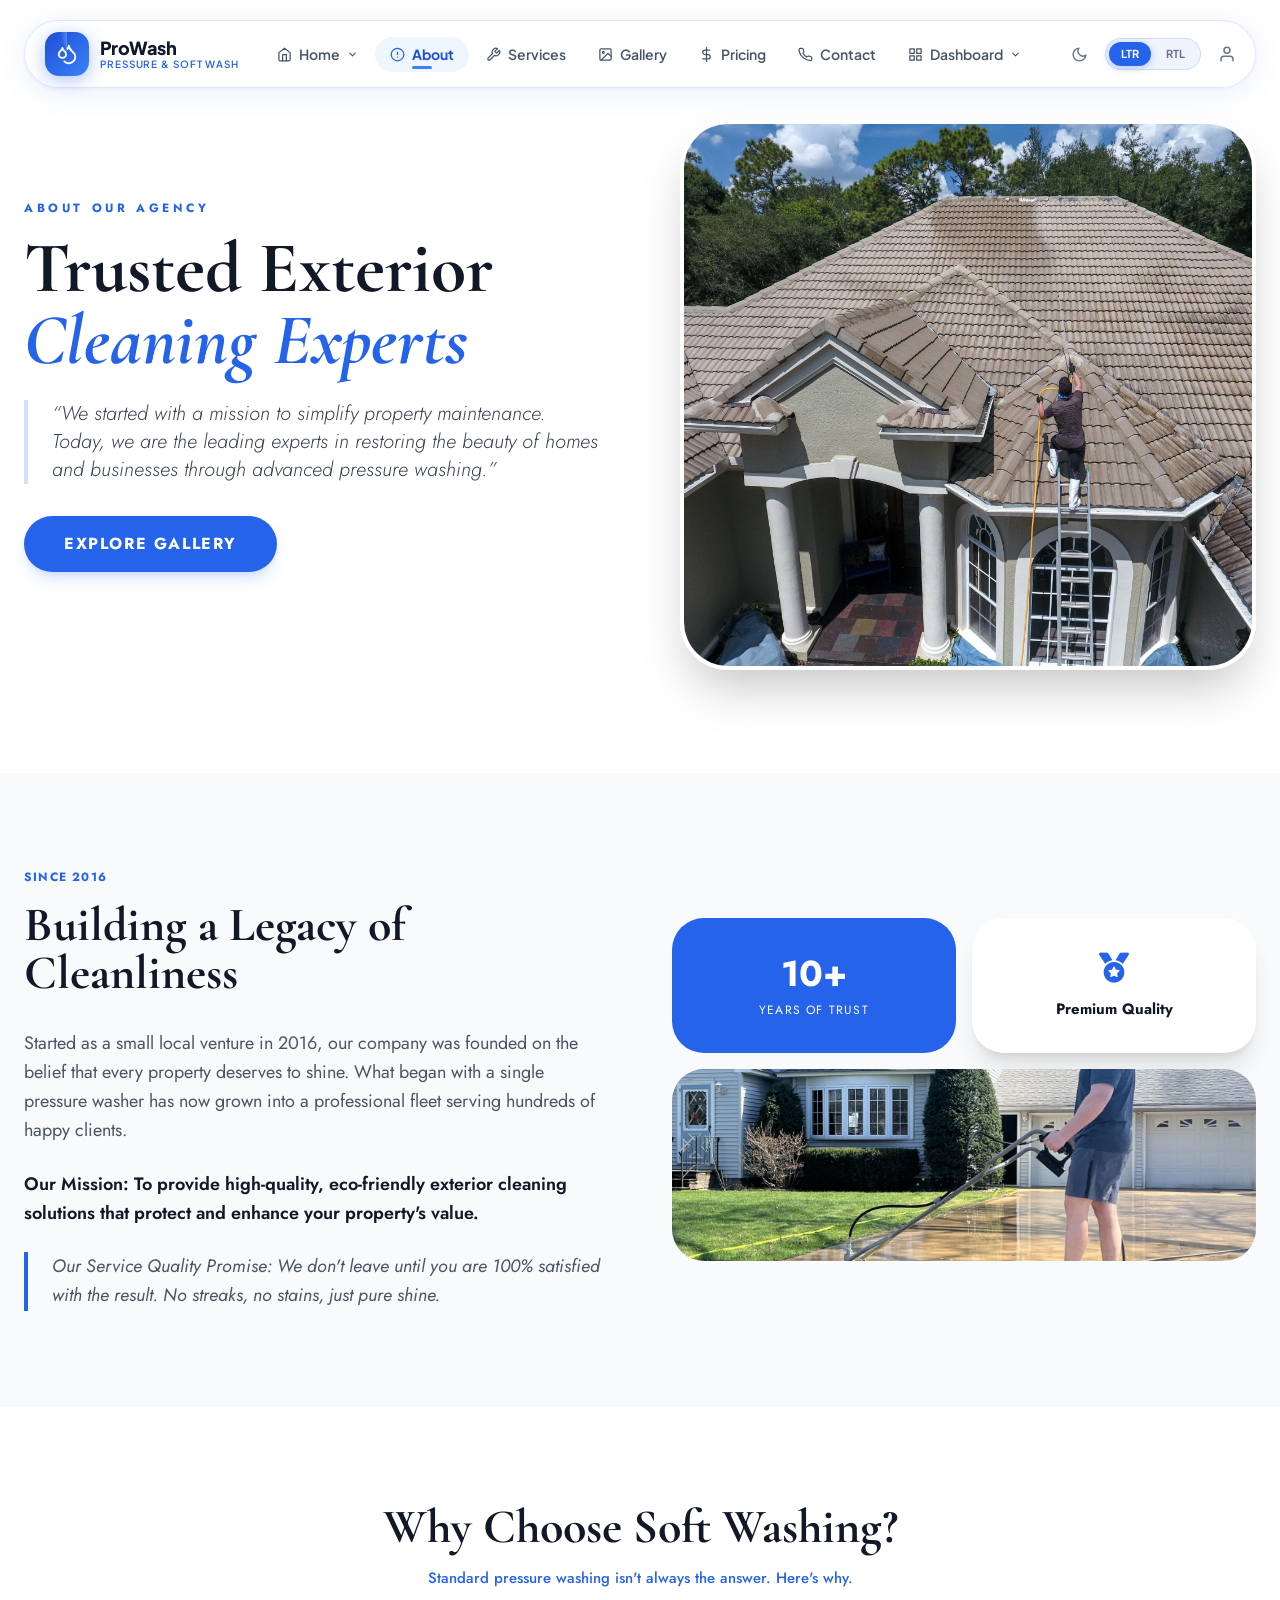
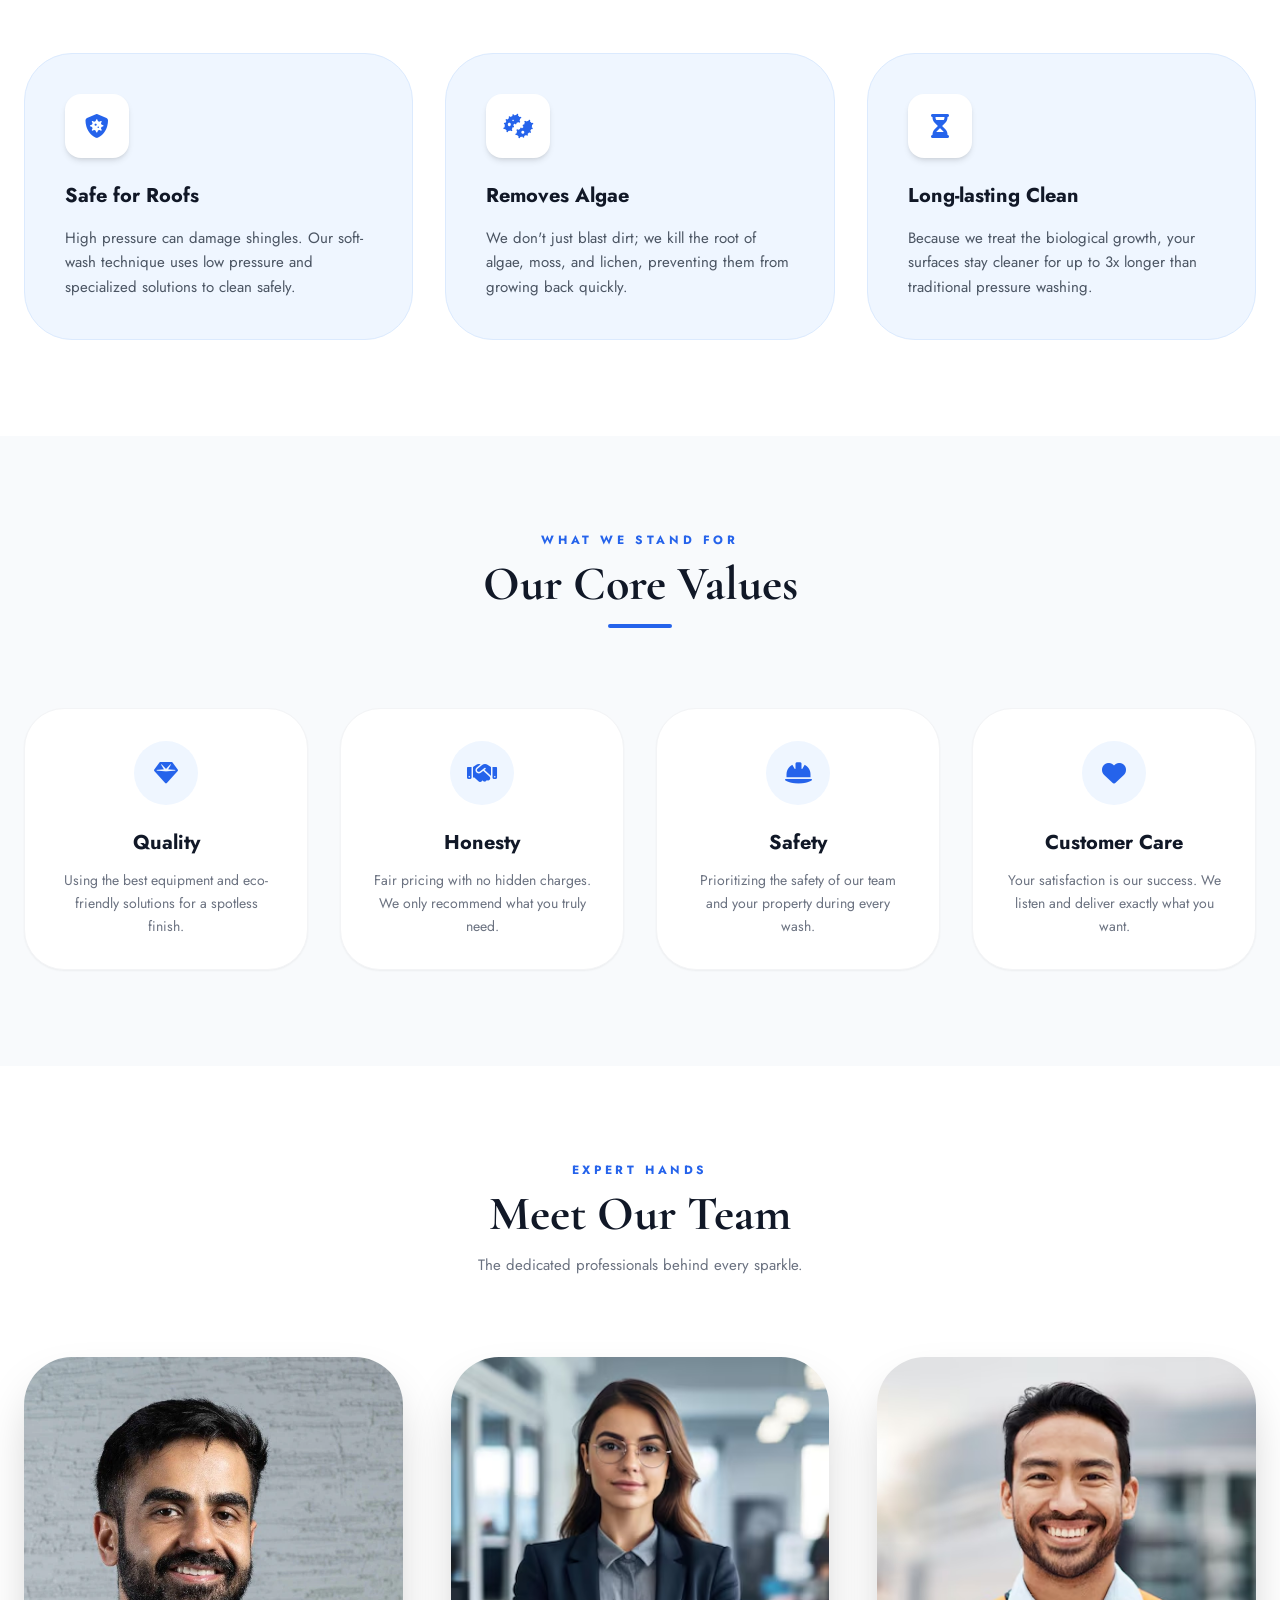
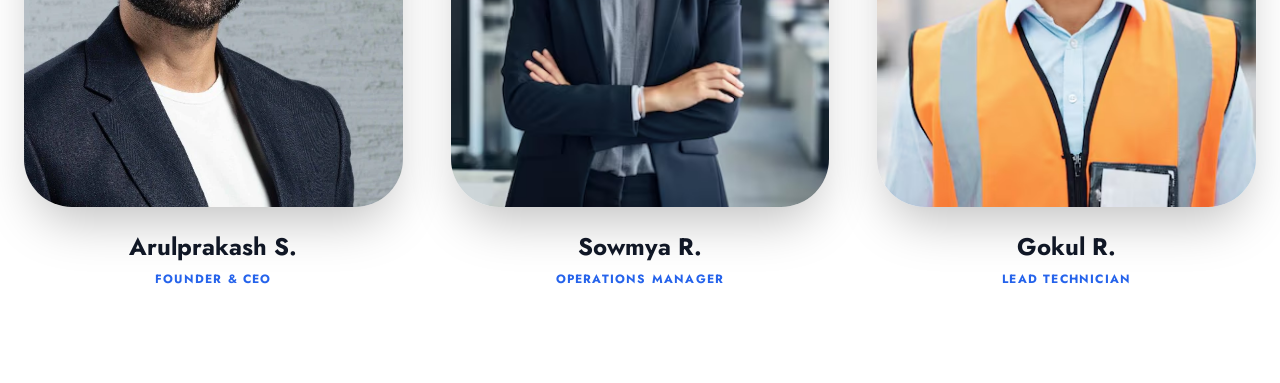
==== about.html @ cc9f7854 "first commit" ====
<!DOCTYPE html>
<html lang="en">
<head>
    <meta charset="UTF-8">
    <meta name="viewport" content="width=device-width, initial-scale=1.0">
    <title>About — Pressure & Soft Wash</title>
    <!-- Google Fonts -->
    <link href="https://fonts.googleapis.com/css2?family=Cormorant+Garamond:ital,wght@0,500;0,600;1,500&family=Jost:wght@300;400;500;600&display=swap" rel="stylesheet">
    <!-- Font Awesome -->
     <link rel="icon" type="img/jpg" href="img/growwpark-logo.jpg">
    <link rel="stylesheet" href="https://cdnjs.cloudflare.com/ajax/libs/font-awesome/6.4.0/css/all.min.css">
    <!-- Tailwind CSS -->
    <script src="tailwind.js"></script>
    <link rel="stylesheet" href="style.css">
    <script>
        tailwind.config = {
            darkMode: 'class',
            theme: {
                extend: {
                    fontFamily: {
                        cormorant: ['"Cormorant Garamond"', 'serif'],
                        jost: ['Jost', 'sans-serif'],
                    },
                    colors: {
                        primary: '#ec4899',
                        primaryDark: '#be185d',
                        studioBg: '#fef8f4',
                    }
                }
            }
        }
    </script>
    
</head>
<body class="font-jost bg-[#fef8f4] dark:bg-black text-[#1f1015] dark:text-gray-100 transition-colors duration-300">

    <!-- NAVBAR CONTAINER -->
    <div id="navbar-root"></div>

    <main class="overflow-x-hidden">
    <!-- 1. STUDIO STORY (Hero Style) -->
    <!-- Section 1 — About Hero -->
<!-- Fully Responsive Hero Section (Mobile-First) -->
<section class="py-12 md:py-24 px-4 md:px-6 overflow-hidden bg-white dark:bg-gray-900 transition-colors duration-300">
    <div class="max-w-7xl mx-auto flex flex-col lg:flex-row items-center gap-10 lg:gap-20">
        
        <!-- Image Area: Mobile-la TOP-la varum (order-1) -->
        <div class="w-full lg:w-1/2 order-1 lg:order-2 relative px-2  mt-6 lg:px-0">
            <div class="relative inline-block w-full">
                <!-- Main Image: Responsive Heights -->
                <img src="img/about1.webp" 
                     class="rounded-[2rem] md:rounded-[3rem] shadow-2xl w-full h-[280px] sm:h-[350px] md:h-[450px] lg:h-[550px] object-cover border-4 border-white dark:border-gray-800 transition-all duration-500">
                
                
            </div>
        </div>

        <!-- Content Area: Mobile-la BOTTOM-la varum (order-2) -->
        <div class="w-full lg:w-1/2 order-2 lg:order-1 text-center lg:text-left mt-8 lg:mt-0">
            <span class="text-blue-600 dark:text-blue-400 font-bold tracking-[0.3em] uppercase text-[10px] md:text-xs mb-4 block">About Our Agency</span>
            
            <h1 class="font-cormorant text-4xl md:text-6xl lg:text-7xl text-gray-900 dark:text-white mb-6 leading-tight font-bold transition-colors">
                Trusted Exterior <br class="hidden md:block"> 
                <span class="italic text-blue-600 dark:text-blue-400">Cleaning Experts</span>
            </h1>
            
            <p class="text-sm md:text-xl text-gray-700 dark:text-gray-300 font-light leading-relaxed mb-8 italic border-l-0 lg:border-l-4 border-blue-600/20 dark:border-gray-700 lg:pl-6 transition-colors px-2 md:px-0">
                “We started with a mission to simplify property maintenance. Today, we are the leading experts in restoring the beauty of homes and businesses through advanced pressure washing.”
            </p>

            <div class="flex justify-center lg:justify-start px-4 md:px-0">
                <a href="#explore" class="w-full sm:w-auto px-10 py-4 bg-blue-600 text-white font-bold tracking-widest uppercase rounded-full hover:bg-blue-700 transition-all shadow-lg shadow-blue-500/20 text-sm md:text-base text-center">
                    Explore Gallery
                </a>
            </div>
        </div>
    </div>
</section>



<!-- Section 2 — Company Story -->
<section class="py-24 px-6 bg-slate-50 dark:bg-gray-800 transition-colors duration-300">
    <div class="max-w-7xl mx-auto">
        <div class="flex flex-col lg:flex-row items-center gap-16">
            <!-- Story Content -->
            <div class="w-full lg:w-1/2">
                <span class="text-blue-600 font-bold uppercase tracking-widest text-xs mb-4 block">Since 2016</span>
                <h2 class="font-cormorant text-4xl md:text-5xl text-gray-900 dark:text-white font-bold mb-8">Building a Legacy of Cleanliness</h2>
                
                <div class="space-y-6 text-gray-600 dark:text-gray-300 text-lg leading-relaxed">
                    <p>
                        Started as a small local venture in 2016, our company was founded on the belief that every property deserves to shine. What began with a single pressure washer has now grown into a professional fleet serving hundreds of happy clients.
                    </p>
                    <p class="font-semibold text-gray-900 dark:text-white">
                        Our Mission: To provide high-quality, eco-friendly exterior cleaning solutions that protect and enhance your property's value.
                    </p>
                    <p class="border-l-4 border-blue-600 pl-6 italic">
                        Our Service Quality Promise: We don't leave until you are 100% satisfied with the result. No streaks, no stains, just pure shine.
                    </p>
                </div>
            </div>

            <!-- Stats/Visual Grid -->
            <div class="w-full lg:w-1/2 grid grid-cols-2 gap-4">
                <div class="bg-blue-600 p-8 rounded-[2rem] text-white flex flex-col justify-center items-center text-center">
                    <span class="text-4xl font-bold mb-2">10+</span>
                    <span class="text-xs uppercase tracking-widest">Years of Trust</span>
                </div>
                <div class="bg-white dark:bg-gray-700 p-8 rounded-[2rem] shadow-xl flex flex-col justify-center items-center text-center">
                    <i class="fas fa-medal text-blue-600 text-3xl mb-3"></i>
                    <span class="text-gray-900 dark:text-white font-bold">Premium Quality</span>
                </div>
                <div class="col-span-2 overflow-hidden rounded-[2rem] h-48">
                    <img src="img/about2.webp" class="w-full h-full object-cover">
                </div>
            </div>
        </div>
    </div>
</section>

<!-- Section 3 — Why Soft Washing? -->
<section class="py-24 px-6 bg-white dark:bg-gray-900 transition-colors duration-300">
    <div class="max-w-7xl mx-auto">
        <div class="text-center mb-16">
            <h2 class="font-cormorant text-4xl md:text-5xl text-gray-900 dark:text-white font-bold mb-4">Why Choose Soft Washing?</h2>
            <p class="text-blue-600 font-medium">Standard pressure washing isn't always the answer. Here's why.</p>
        </div>

        <div class="grid grid-cols-1 md:grid-cols-3 gap-8">
            <!-- Benefit 1 -->
            <div class="p-10 rounded-[3rem] bg-blue-50 dark:bg-gray-800 border border-blue-100 dark:border-gray-700 hover:shadow-2xl transition-all group">
                <div class="w-16 h-16 bg-white dark:bg-gray-700 rounded-2xl flex items-center justify-center mb-6 shadow-md group-hover:bg-blue-600 transition-colors">
                    <i class="fas fa-shield-virus text-blue-600 group-hover:text-white text-2xl"></i>
                </div>
                <h3 class="text-xl font-bold text-gray-900 dark:text-white mb-4">Safe for Roofs</h3>
                <p class="text-gray-600 dark:text-gray-400 leading-relaxed">
                    High pressure can damage shingles. Our soft-wash technique uses low pressure and specialized solutions to clean safely.
                </p>
            </div>

            <!-- Benefit 2 -->
            <div class="p-10 rounded-[3rem] bg-blue-50 dark:bg-gray-800 border border-blue-100 dark:border-gray-700 hover:shadow-2xl transition-all group">
                <div class="w-16 h-16 bg-white dark:bg-gray-700 rounded-2xl flex items-center justify-center mb-6 shadow-md group-hover:bg-blue-600 transition-colors">
                    <i class="fas fa-bacteria text-blue-600 group-hover:text-white text-2xl"></i>
                </div>
                <h3 class="text-xl font-bold text-gray-900 dark:text-white mb-4">Removes Algae</h3>
                <p class="text-gray-600 dark:text-gray-400 leading-relaxed">
                    We don't just blast dirt; we kill the root of algae, moss, and lichen, preventing them from growing back quickly.
                </p>
            </div>

            <!-- Benefit 3 -->
            <div class="p-10 rounded-[3rem] bg-blue-50 dark:bg-gray-800 border border-blue-100 dark:border-gray-700 hover:shadow-2xl transition-all group">
                <div class="w-16 h-16 bg-white dark:bg-gray-700 rounded-2xl flex items-center justify-center mb-6 shadow-md group-hover:bg-blue-600 transition-colors">
                    <i class="fas fa-hourglass-half text-blue-600 group-hover:text-white text-2xl"></i>
                </div>
                <h3 class="text-xl font-bold text-gray-900 dark:text-white mb-4">Long-lasting Clean</h3>
                <p class="text-gray-600 dark:text-gray-400 leading-relaxed">
                    Because we treat the biological growth, your surfaces stay cleaner for up to 3x longer than traditional pressure washing.
                </p>
            </div>
        </div>
    </div>
</section>


<!-- Section 4 — Our Values -->
<section class="py-24 px-6 bg-slate-50 dark:bg-gray-800 transition-colors duration-300">
    <div class="max-w-7xl mx-auto">
        <div class="text-center mb-20">
            <span class="text-blue-600 font-bold uppercase tracking-[0.3em] text-xs mb-3 block">What We Stand For</span>
            <h2 class="font-cormorant text-5xl text-gray-900 dark:text-white font-bold transition-colors">Our Core Values</h2>
            <div class="w-16 h-1 bg-blue-600 mx-auto mt-4 rounded-full"></div>
        </div>

        <div class="grid grid-cols-1 sm:grid-cols-2 lg:grid-cols-4 gap-8">
            <!-- Value 1: Quality -->
            <div class="bg-white dark:bg-gray-700 p-8 rounded-[2.5rem] shadow-sm border border-gray-100 dark:border-gray-600 hover:shadow-xl transition-all text-center group">
                <div class="w-16 h-16 bg-blue-50 dark:bg-gray-800 rounded-full flex items-center justify-center mx-auto mb-6 group-hover:bg-blue-600 transition-colors">
                    <i class="fas fa-gem text-blue-600 group-hover:text-white text-2xl"></i>
                </div>
                <h4 class="text-xl font-bold text-gray-900 dark:text-white mb-3">Quality</h4>
                <p class="text-gray-500 dark:text-gray-400 text-sm leading-relaxed">Using the best equipment and eco-friendly solutions for a spotless finish.</p>
            </div>

            <!-- Value 2: Honesty -->
            <div class="bg-white dark:bg-gray-700 p-8 rounded-[2.5rem] shadow-sm border border-gray-100 dark:border-gray-600 hover:shadow-xl transition-all text-center group">
                <div class="w-16 h-16 bg-blue-50 dark:bg-gray-800 rounded-full flex items-center justify-center mx-auto mb-6 group-hover:bg-blue-600 transition-colors">
                    <i class="fas fa-handshake text-blue-600 group-hover:text-white text-2xl"></i>
                </div>
                <h4 class="text-xl font-bold text-gray-900 dark:text-white mb-3">Honesty</h4>
                <p class="text-gray-500 dark:text-gray-400 text-sm leading-relaxed">Fair pricing with no hidden charges. We only recommend what you truly need.</p>
            </div>

            <!-- Value 3: Safety -->
            <div class="bg-white dark:bg-gray-700 p-8 rounded-[2.5rem] shadow-sm border border-gray-100 dark:border-gray-600 hover:shadow-xl transition-all text-center group">
                <div class="w-16 h-16 bg-blue-50 dark:bg-gray-800 rounded-full flex items-center justify-center mx-auto mb-6 group-hover:bg-blue-600 transition-colors">
                    <i class="fas fa-hard-hat text-blue-600 group-hover:text-white text-2xl"></i>
                </div>
                <h4 class="text-xl font-bold text-gray-900 dark:text-white mb-3">Safety</h4>
                <p class="text-gray-500 dark:text-gray-400 text-sm leading-relaxed">Prioritizing the safety of our team and your property during every wash.</p>
            </div>

            <!-- Value 4: Customer Care -->
            <div class="bg-white dark:bg-gray-700 p-8 rounded-[2.5rem] shadow-sm border border-gray-100 dark:border-gray-600 hover:shadow-xl transition-all text-center group">
                <div class="w-16 h-16 bg-blue-50 dark:bg-gray-800 rounded-full flex items-center justify-center mx-auto mb-6 group-hover:bg-blue-600 transition-colors">
                    <i class="fas fa-heart text-blue-600 group-hover:text-white text-2xl"></i>
                </div>
                <h4 class="text-xl font-bold text-gray-900 dark:text-white mb-3">Customer Care</h4>
                <p class="text-gray-500 dark:text-gray-400 text-sm leading-relaxed">Your satisfaction is our success. We listen and deliver exactly what you want.</p>
            </div>
        </div>
    </div>
</section>

<!-- Section 5 — Meet Our Team -->
<section class="py-24 px-6 bg-white dark:bg-gray-900 transition-colors duration-300">
    <div class="max-w-7xl mx-auto">
        <div class="text-center mb-20">
            <span class="text-blue-600 font-bold uppercase tracking-[0.3em] text-xs mb-3 block">Expert Hands</span>
            <h2 class="font-cormorant text-5xl text-gray-900 dark:text-white font-bold transition-colors">Meet Our Team</h2>
            <p class="text-gray-500 mt-4">The dedicated professionals behind every sparkle.</p>
        </div>

        <div class="grid grid-cols-1 md:grid-cols-3 gap-12">
            <!-- Member 1 -->
            <div class="group">
                <div class="relative h-[450px] rounded-[3rem] overflow-hidden mb-6 shadow-2xl">
                    <img src="img/about3.webp" class="w-full h-full object-cover group-hover:scale-110 transition-transform duration-700">
                    <div class="absolute inset-0 bg-gradient-to-t from-blue-900/90 via-transparent to-transparent opacity-0 group-hover:opacity-100 transition-opacity duration-500 flex flex-col justify-end p-10 text-white">
                        <p class="text-xs uppercase tracking-widest mb-2 font-bold">10+ Years Experience</p>
                        <div class="flex gap-4">
                            <i class="fab fa-linkedin-in hover:text-blue-400 transition-colors"></i>
                            <i class="fab fa-twitter hover:text-blue-400 transition-colors"></i>
                        </div>
                    </div>
                </div>
                <div class="text-center">
                    <h4 class="text-2xl font-bold text-gray-900 dark:text-white">Arulprakash S.</h4>
                    <p class="text-blue-600 dark:text-blue-400 font-bold uppercase text-xs tracking-widest mt-2">Founder & CEO</p>
                </div>
            </div>

            <!-- Member 2 -->
            <div class="group">
                <div class="relative h-[450px] rounded-[3rem] overflow-hidden mb-6 shadow-2xl">
                    <img src="img/about4.webp" class="w-full h-full object-cover group-hover:scale-110 transition-transform duration-700">
                    <div class="absolute inset-0 bg-gradient-to-t from-blue-900/90 via-transparent to-transparent opacity-0 group-hover:opacity-100 transition-opacity duration-500 flex flex-col justify-end p-10 text-white">
                        <p class="text-xs uppercase tracking-widest mb-2 font-bold">7+ Years Experience</p>
                        <div class="flex gap-4">
                            <i class="fab fa-linkedin-in hover:text-blue-400 transition-colors"></i>
                            <i class="fab fa-twitter hover:text-blue-400 transition-colors"></i>
                        </div>
                    </div>
                </div>
                <div class="text-center">
                    <h4 class="text-2xl font-bold text-gray-900 dark:text-white">Sowmya R.</h4>
                    <p class="text-blue-600 dark:text-blue-400 font-bold uppercase text-xs tracking-widest mt-2">Operations Manager</p>
                </div>
            </div>

            <!-- Member 3 -->
            <div class="group">
                <div class="relative h-[450px] rounded-[3rem] overflow-hidden mb-6 shadow-2xl">
                    <img src="img/about5.webp" class="w-full h-full object-cover group-hover:scale-110 transition-transform duration-700">
                    <div class="absolute inset-0 bg-gradient-to-t from-blue-900/90 via-transparent to-transparent opacity-0 group-hover:opacity-100 transition-opacity duration-500 flex flex-col justify-end p-10 text-white">
                        <p class="text-xs uppercase tracking-widest mb-2 font-bold">5+ Years Experience</p>
                        <div class="flex gap-4">
                            <i class="fab fa-linkedin-in hover:text-blue-400 transition-colors"></i>
                            <i class="fab fa-twitter hover:text-blue-400 transition-colors"></i>
                        </div>
                    </div>
                </div>
                <div class="text-center">
                    <h4 class="text-2xl font-bold text-gray-900 dark:text-white">Gokul R.</h4>
                    <p class="text-blue-600 dark:text-blue-400 font-bold uppercase text-xs tracking-widest mt-2">Lead Technician</p>
                </div>
            </div>
        </div>
    </div>
</section>

</main>

    <!-- FOOTER CONTAINER -->
    <div id="footer-root"></div>

    <script src="navbar.js"></script>
    <script src="footer.js"></script>
</body>
</html>
---- style.css ----
/* ================================================================
   style.css — Flower & Botanical
   Global tokens, resets, hero, and page layout
================================================================ */

/* ----------------------------------------------------------------
   GOOGLE FONTS
---------------------------------------------------------------- */
@import url('https://fonts.googleapis.com/css2?family=Cormorant+Garamond:ital,wght@0,400;0,500;0,600;1,400;1,500&family=DM+Sans:ital,opsz,wght@0,9..40,300;0,9..40,400;0,9..40,500;0,9..40,600;1,9..40,300&display=swap');

/* ----------------------------------------------------------------
   CSS CUSTOM PROPERTIES
---------------------------------------------------------------- */
:root {
  /* Brand */
  --pink:            #e8547a;
  --pink-dark:       #c93d62;
  --pink-deep:       #a02a4a;
  --pink-light:      #f9d0dc;
  --pink-soft:       #fef0f4;
  --pink-glow:       rgba(232, 84, 122, 0.22);
  --pink-border:     rgba(232, 84, 122, 0.28);

  /* Surfaces */
  --body-bg:         #fdf8f5;
  --surface-1:       #ffffff;
  --surface-2:       #fef5f0;

  /* Text */
  --text-primary:    #1a0d12;
  --text-secondary:  #52293a;
  --text-muted:      #9c6070;
  --text-subtle:     #c49daa;

  /* Nav */
  --nav-bg:          rgba(255, 251, 249, 0.92);
  --nav-border:      rgba(232, 84, 122, 0.22);
  --nav-shadow:      0 4px 24px rgba(26, 13, 18, 0.06);
  --nav-shadow-lg:   0 8px 40px rgba(26, 13, 18, 0.12);

  /* Sidebar */
  --sidebar-bg:      #fffbf9;
  --sidebar-border:  rgba(232, 84, 122, 0.15);

  /* Dropdown */
  --dropdown-bg:     rgba(255, 251, 249, 0.98);

  /* Misc */
  --radius-sm:       10px;
  --radius-md:       18px;
  --radius-lg:       28px;
  --radius-pill:     100px;
  --ease:            cubic-bezier(0.4, 0, 0.2, 1);
  --ease-spring:     cubic-bezier(0.34, 1.56, 0.64, 1);
  --t:               0.26s;
}

html.dark {
  --body-bg:         #000000;
  --surface-1:       #111827;
  --surface-2:       #1f2937;

  --text-primary:    #ffffff;
  --text-secondary:  #d1d5db;
  --text-muted:      #9ca3af;
  --text-subtle:     #6b7280;

  --nav-bg:          rgba(0, 0, 0, 0.94);
  --nav-border:      rgba(55, 65, 81, 0.5);
  --nav-shadow:      0 4px 24px rgba(0, 0, 0, 0.5);
  --nav-shadow-lg:   0 8px 40px rgba(0, 0, 0, 0.8);

  --sidebar-bg:      #111827;
  --sidebar-border:  rgba(55, 65, 81, 0.5);
  --dropdown-bg:     rgba(17, 24, 39, 0.98);

  --pink-soft:       rgba(255, 255, 255, 0.05);
  --pink-light:      rgba(255, 255, 255, 0.1);
}

/* ----------------------------------------------------------------
   RESET & BASE
---------------------------------------------------------------- */
*, *::before, *::after {
  box-sizing: border-box;
  margin: 0;
  padding: 0;
}

html {
  scroll-behavior: smooth;
  -webkit-text-size-adjust: 100%;
}

body {
  font-family: 'DM Sans', sans-serif;
  font-size: 15px;
  line-height: 1.65;
  background: var(--body-bg);
  color: var(--text-primary);
  min-height: 100vh;
  overflow-x: hidden;
  transition: background var(--t) var(--ease), color var(--t) var(--ease);
}

body.nav-open { overflow: hidden; }

a { text-decoration: none; color: inherit; }
button { font-family: inherit; cursor: pointer; }
img { max-width: 100%; display: block; }

/* ----------------------------------------------------------------
   HERO SECTION
---------------------------------------------------------------- */
.hero {
  min-height: 100vh;
  display: grid;
  place-items: center;
  padding: 160px 24px 80px;
  position: relative;
  overflow: hidden;
}

/* Soft radial backgrounds */
.hero::before {
  content: '';
  position: absolute;
  top: -10%;
  left: 50%;
  transform: translateX(-50%);
  width: 900px;
  height: 700px;
  background: radial-gradient(ellipse at center, rgba(232,84,122,0.08) 0%, transparent 65%);
  pointer-events: none;
}

.hero::after {
  content: '';
  position: absolute;
  bottom: 0;
  left: 0;
  right: 0;
  height: 280px;
  background: linear-gradient(to top, var(--body-bg), transparent);
  pointer-events: none;
}

.hero-inner {
  position: relative;
  z-index: 1;
  display: flex;
  flex-direction: column;
  align-items: center;
  text-align: center;
  gap: 22px;
  max-width: 700px;
}

.hero-badge {
  display: inline-flex;
  align-items: center;
  gap: 10px;
  background: var(--pink-soft);
  border: 1px solid var(--pink-border);
  border-radius: var(--radius-pill);
  padding: 7px 18px 7px 12px;
  font-size: 11px;
  font-weight: 600;
  letter-spacing: 0.18em;
  text-transform: uppercase;
  color: var(--pink);
  animation: fadeSlideUp 0.8s var(--ease) both;
}

.hero-badge-dot {
  width: 6px;
  height: 6px;
  border-radius: 50%;
  background: var(--pink);
  animation: pulse 2s ease-in-out infinite;
}

.hero-title {
  font-family: 'Cormorant Garamond', serif;
  font-size: clamp(52px, 9vw, 104px);
  font-weight: 500;
  line-height: 1.02;
  color: var(--text-primary);
  letter-spacing: -0.02em;
  animation: fadeSlideUp 0.8s var(--ease) 0.1s both;
}

.hero-title em {
  font-style: italic;
  color: var(--pink);
  font-weight: 400;
}

.hero-rule {
  display: flex;
  align-items: center;
  gap: 14px;
  animation: fadeSlideUp 0.8s var(--ease) 0.15s both;
}

.hero-rule::before,
.hero-rule::after {
  content: '';
  flex: 1;
  height: 1px;
  background: linear-gradient(to right, transparent, var(--pink-border));
}

.hero-rule::after {
  background: linear-gradient(to left, transparent, var(--pink-border));
}

.hero-rule-icon {
  font-size: 14px;
  color: var(--pink);
  opacity: 0.7;
}

.hero-subtitle {
  font-size: 15.5px;
  font-weight: 300;
  color: var(--text-muted);
  max-width: 400px;
  line-height: 1.85;
  animation: fadeSlideUp 0.8s var(--ease) 0.2s both;
}

.hero-ctas {
  display: flex;
  align-items: center;
  gap: 12px;
  flex-wrap: wrap;
  justify-content: center;
  animation: fadeSlideUp 0.8s var(--ease) 0.28s both;
}

/* ---- Buttons ---- */
.btn {
  display: inline-flex;
  align-items: center;
  gap: 8px;
  padding: 13px 30px;
  border-radius: var(--radius-pill);
  font-size: 12.5px;
  font-weight: 600;
  letter-spacing: 0.09em;
  text-transform: uppercase;
  border: none;
  cursor: pointer;
  transition: transform 0.22s var(--ease-spring), box-shadow 0.22s var(--ease), background 0.2s;
}

.btn-primary {
  background: var(--pink);
  color: #fff;
  box-shadow: 0 6px 22px var(--pink-glow);
}

.btn-primary:hover {
  background: var(--pink-dark);
  transform: translateY(-3px);
  box-shadow: 0 12px 32px var(--pink-glow);
}

.btn-ghost {
  background: transparent;
  color: var(--pink);
  border: 1.5px solid var(--pink-border);
}

.btn-ghost:hover {
  background: var(--pink-soft);
  transform: translateY(-3px);
  border-color: var(--pink);
}

/* ----------------------------------------------------------------
   FLOATING DECO PETALS (hero background detail)
---------------------------------------------------------------- */
.petal {
  position: absolute;
  border-radius: 60% 40% 70% 30% / 50% 60% 40% 50%;
  opacity: 0.06;
  pointer-events: none;
}

.petal-1 {
  width: 320px; height: 320px;
  background: var(--pink);
  top: 8%; left: -6%;
  animation: floatPetal 18s ease-in-out infinite alternate;
}

.petal-2 {
  width: 220px; height: 220px;
  background: var(--pink-dark);
  top: 20%; right: -4%;
  animation: floatPetal 22s ease-in-out 4s infinite alternate-reverse;
}

.petal-3 {
  width: 160px; height: 160px;
  background: var(--pink);
  bottom: 15%; left: 10%;
  animation: floatPetal 16s ease-in-out 2s infinite alternate;
}

/* ----------------------------------------------------------------
   ANIMATIONS
---------------------------------------------------------------- */
@keyframes fadeSlideUp {
  from { opacity: 0; transform: translateY(22px); }
  to   { opacity: 1; transform: translateY(0); }
}

@keyframes pulse {
  0%, 100% { opacity: 1; transform: scale(1); }
  50%       { opacity: 0.5; transform: scale(0.85); }
}

@keyframes floatPetal {
  from { transform: translate(0, 0) rotate(0deg); }
  to   { transform: translate(30px, -40px) rotate(25deg); }
}

/* ----------------------------------------------------------------
   TOGGLE PILL (reusable)
---------------------------------------------------------------- */
.toggle-pill {
  display: inline-flex;
  align-items: center;
  background: var(--pink-soft);
  border: 1px solid var(--pink-border);
  border-radius: var(--radius-pill);
  padding: 3px;
  gap: 2px;
}

.toggle-pill button {
  width: 32px;
  height: 28px;
  border-radius: var(--radius-pill);
  border: none;
  background: transparent;
  color: var(--text-muted);
  font-size: 11.5px;
  font-family: 'DM Sans', sans-serif;
  font-weight: 600;
  letter-spacing: 0.04em;
  transition: background 0.2s, color 0.2s;
  display: flex;
  align-items: center;
  justify-content: center;
  cursor: pointer;
}

.toggle-pill button.active {
  background: var(--pink);
  color: #fff;
}

/* ----------------------------------------------------------------
   UTILITY
---------------------------------------------------------------- */
.sr-only {
  position: absolute;
  width: 1px;
  height: 1px;
  padding: 0;
  margin: -1px;
  overflow: hidden;
  clip: rect(0,0,0,0);
  white-space: nowrap;
  border-width: 0;
}

 /* ── Logo ── */
  .nb-logo {
    display: flex;
    align-items: center;
    gap: 11px;
    text-decoration: none;
    flex-shrink: 0;
    transition: opacity var(--nb-t-fast);
  }
  .nb-logo:hover { opacity: 0.88; }

  .nb-logo-icon {
    width: 44px;
    height: 44px;
    border-radius: 14px;
    background: linear-gradient(135deg, #1d4ed8 0%, #3b82f6 100%);
    display: flex;
    align-items: center;
    justify-content: center;
    box-shadow: 0 4px 18px rgba(37, 99, 235, 0.38);
    flex-shrink: 0;
    position: relative;
    overflow: hidden;
    transition: transform var(--nb-t) var(--nb-spring),
                box-shadow var(--nb-t) var(--nb-ease);
  }

  .nb-logo-icon::before {
    content: '';
    position: absolute;
    top: -50%;
    left: -50%;
    width: 200%;
    height: 200%;
    background: conic-gradient(from 0deg, transparent 340deg, rgba(255,255,255,0.25) 360deg);
    animation: nb-spin 6s linear infinite;
  }

  @keyframes nb-spin { to { transform: rotate(360deg); } }

  .nb-logo:hover .nb-logo-icon {
    transform: scale(1.07) rotate(-4deg);
    box-shadow: 0 8px 28px rgba(37, 99, 235, 0.48);
  }

  .nb-logo-svg {
    position: relative;
    z-index: 1;
  }

  .nb-logo-text { display: flex; flex-direction: column; line-height: 1.15; }

  .nb-logo-name {
    font-family: var(--nb-font);
    font-size: 18px;
    font-weight: 800;
    color: var(--nb-slate-900);
    letter-spacing: -0.03em;
    white-space: nowrap;
  }

  .nb-logo-tag {
    font-family: var(--nb-font);
    font-size: 10px;
    font-weight: 600;
    color: var(--nb-blue-600);
    letter-spacing: 0.09em;
    text-transform: uppercase;
    white-space: nowrap;
  }



  @media (max-width: 640px) {
 
    .nb-logo-icon { width: 36px; height: 36px; border-radius: 10px; }
    .nb-logo-name { font-size: 16px; }
    .nb-logo-tag { font-size: 9px; }}
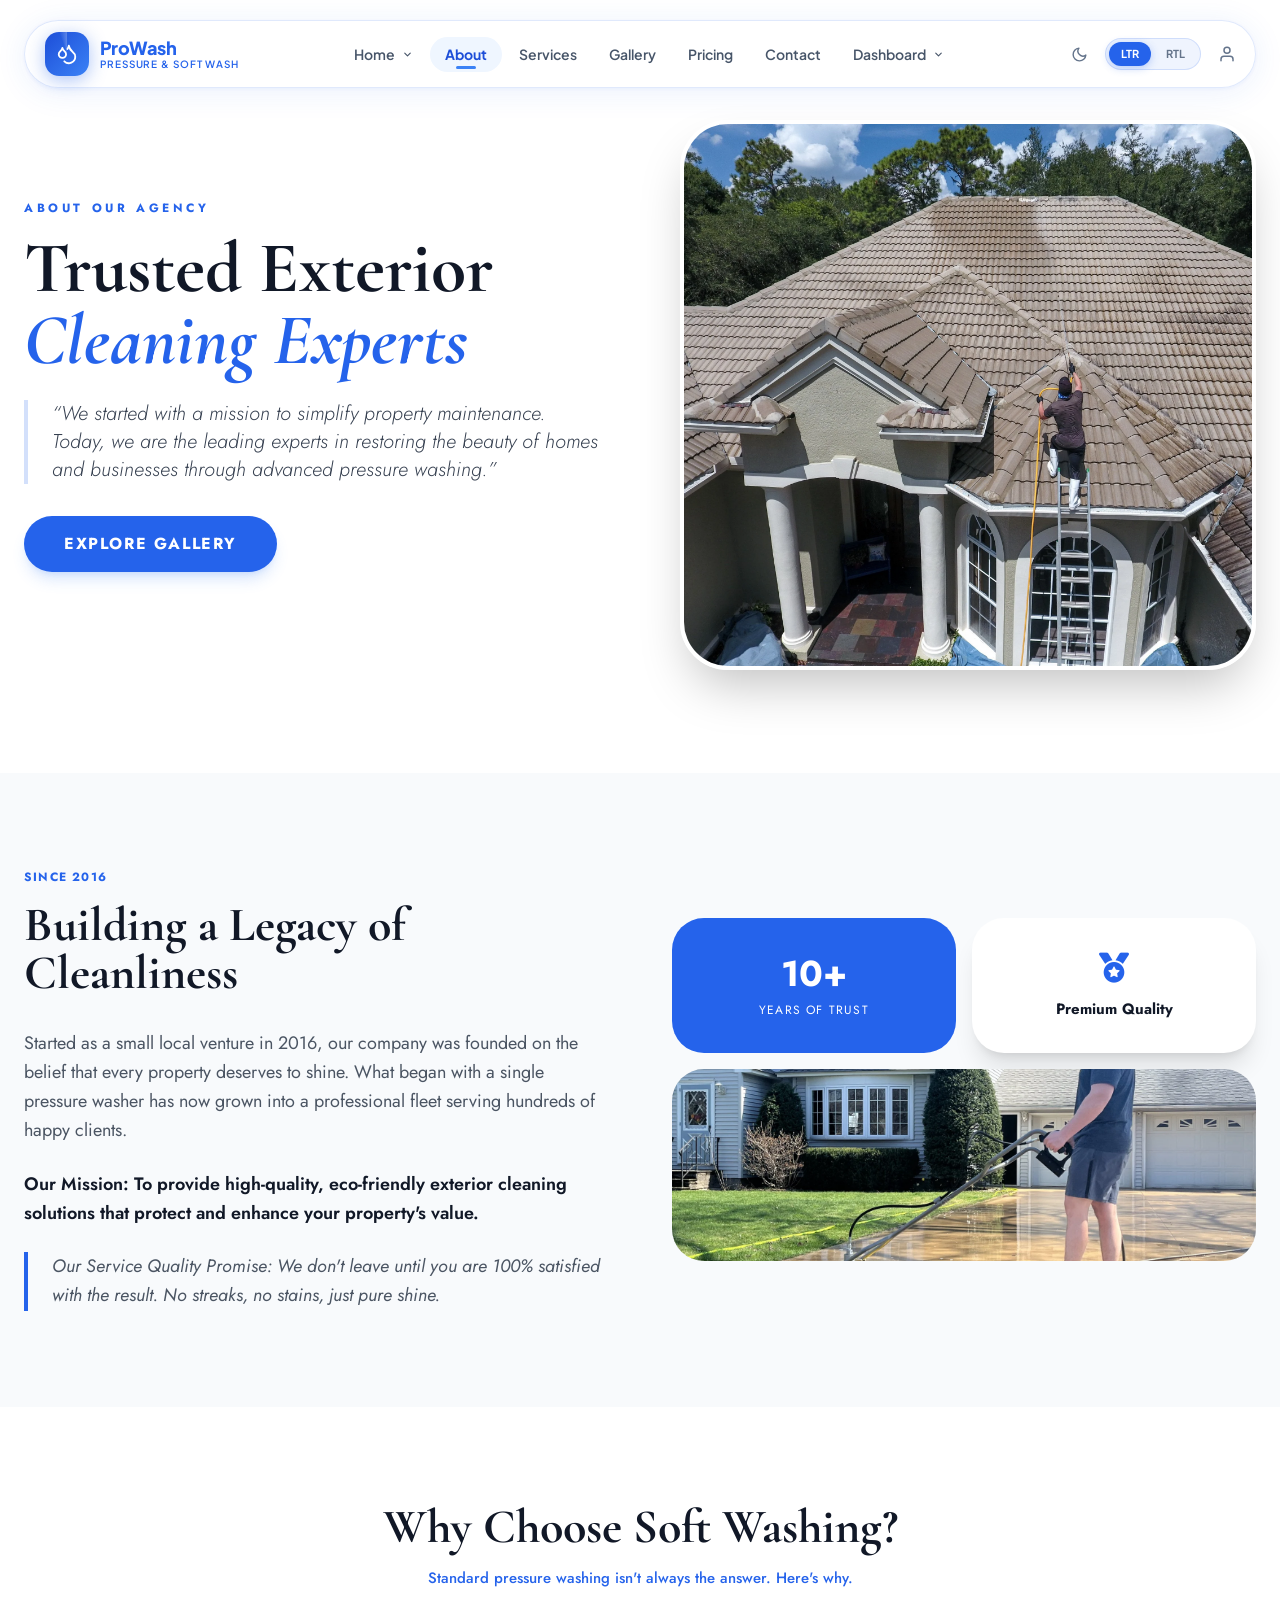
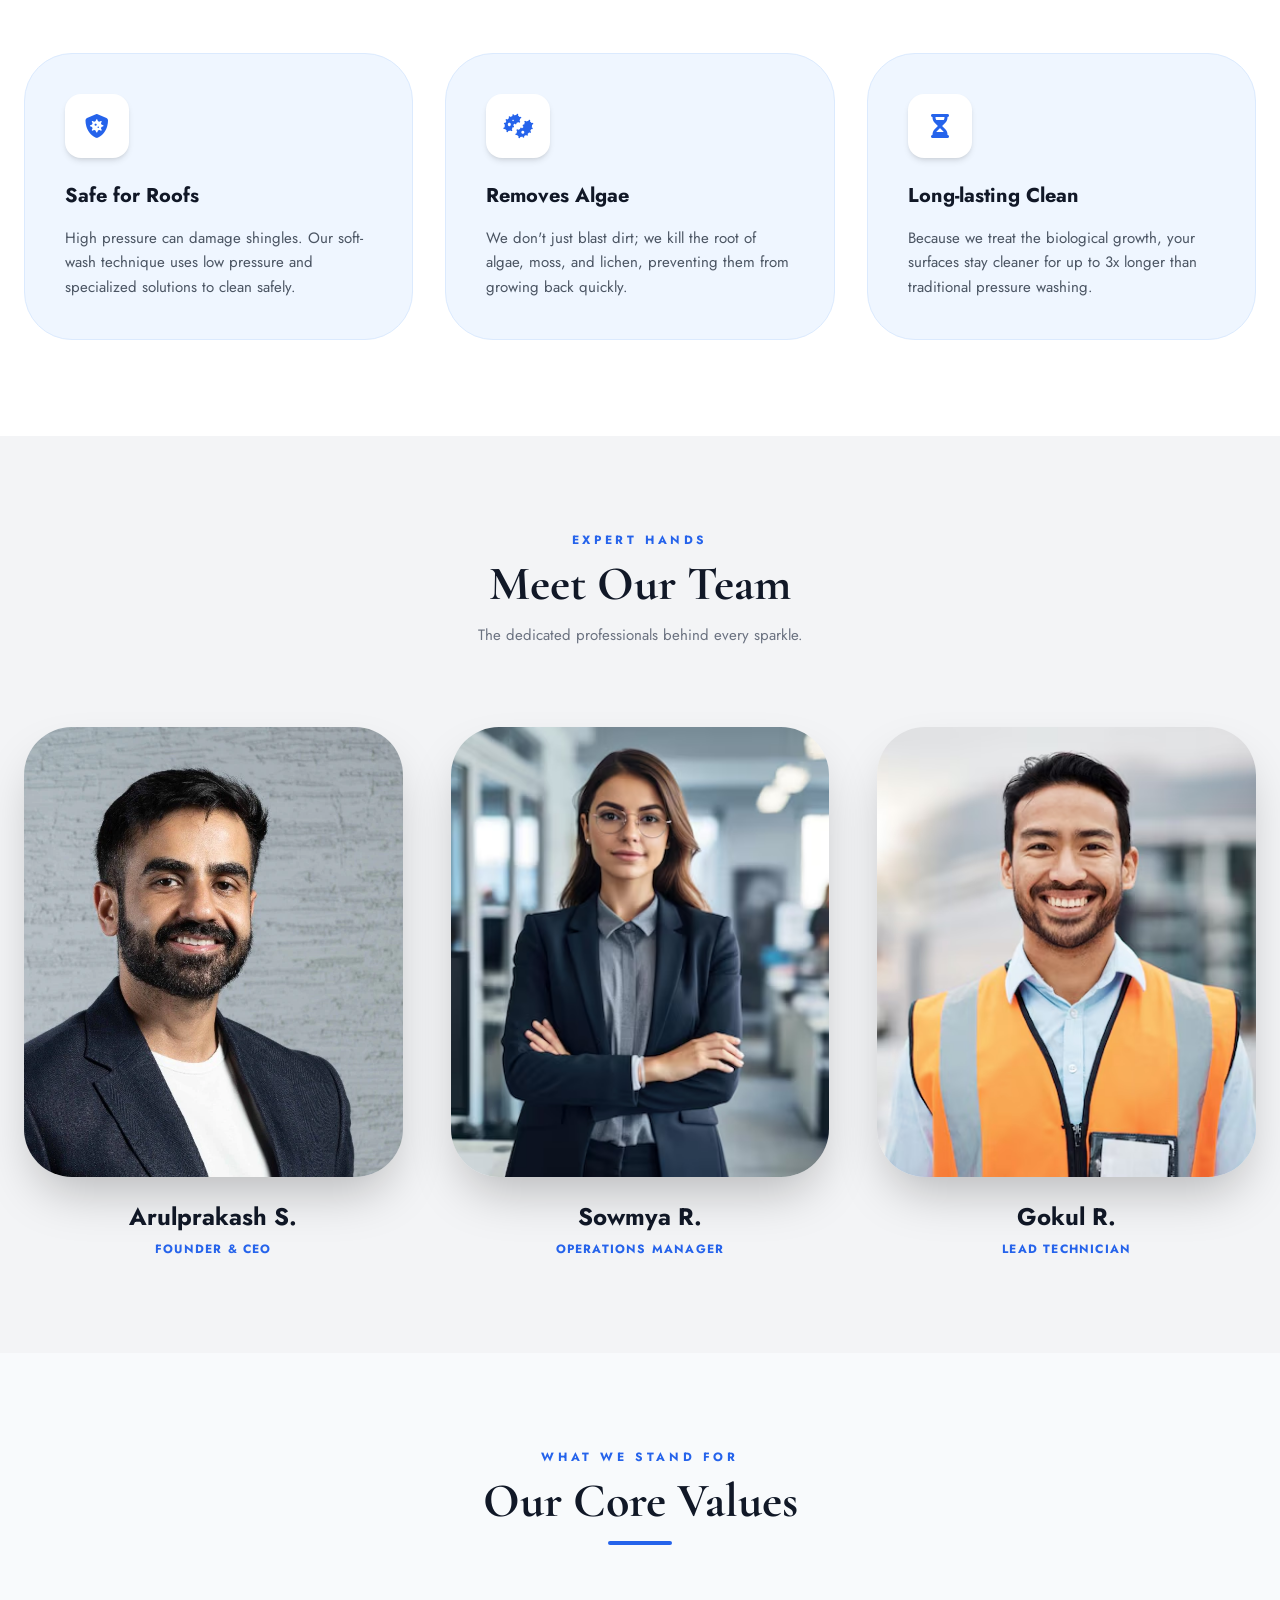
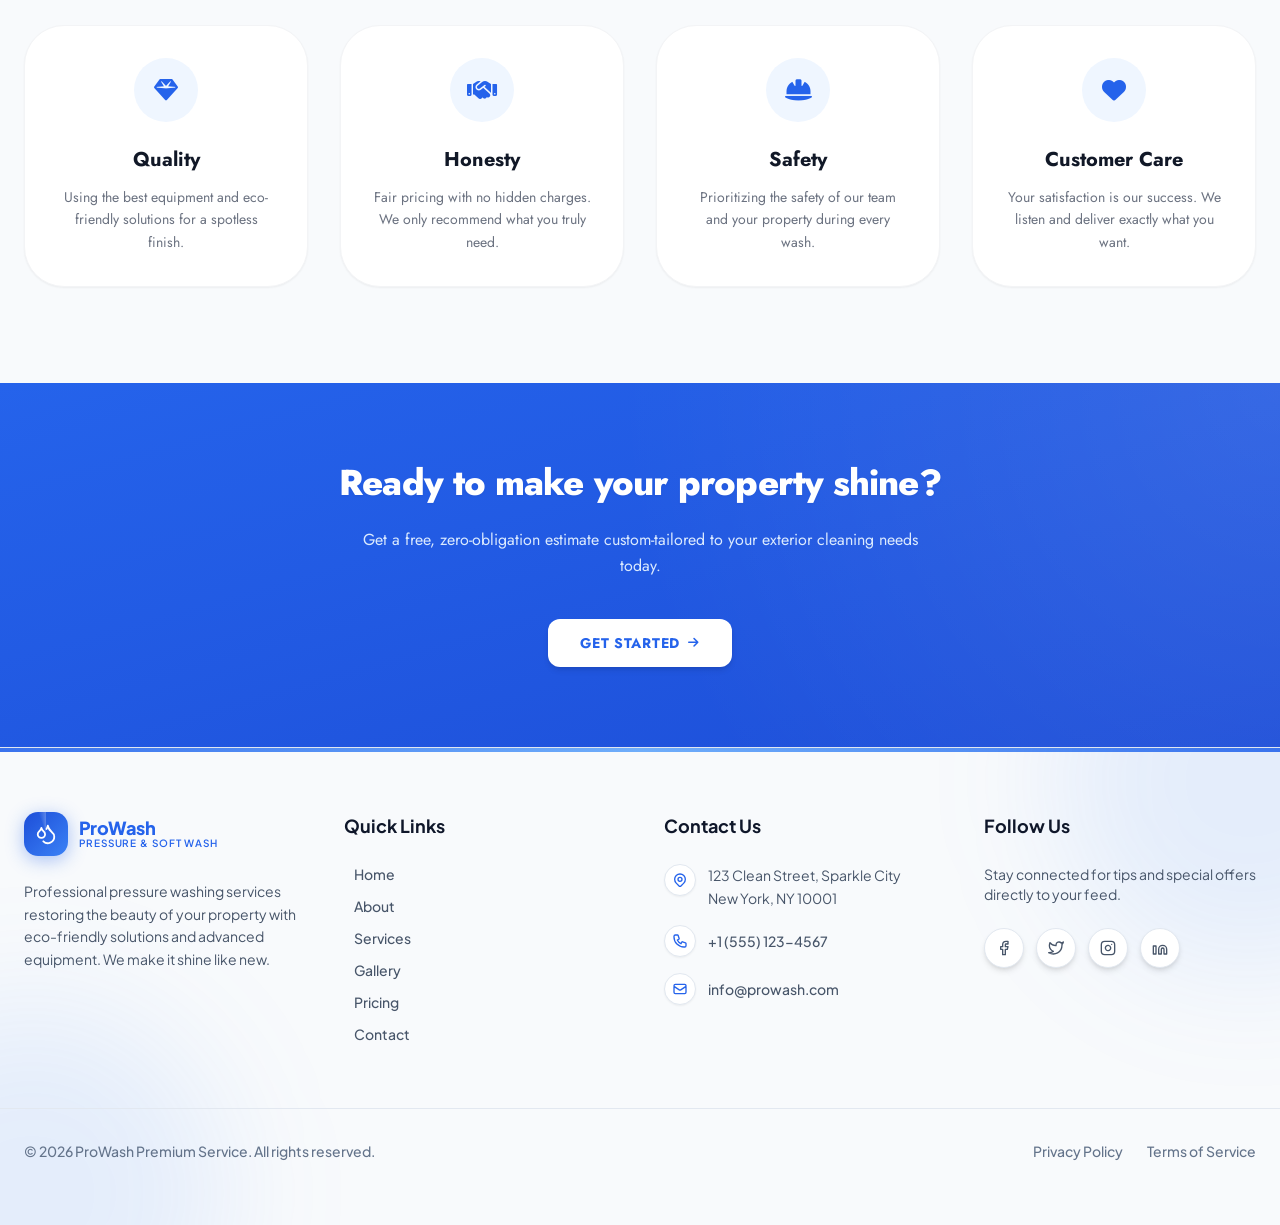
==== commit a2072e7a: "first commit" ====
--- a/about.html
+++ b/about.html
@@ -165,57 +165,9 @@
 </section>
 
 
-<!-- Section 4 — Our Values -->
-<section class="py-24 px-6 bg-slate-50 dark:bg-gray-800 transition-colors duration-300">
-    <div class="max-w-7xl mx-auto">
-        <div class="text-center mb-20">
-            <span class="text-blue-600 font-bold uppercase tracking-[0.3em] text-xs mb-3 block">What We Stand For</span>
-            <h2 class="font-cormorant text-5xl text-gray-900 dark:text-white font-bold transition-colors">Our Core Values</h2>
-            <div class="w-16 h-1 bg-blue-600 mx-auto mt-4 rounded-full"></div>
-        </div>
-
-        <div class="grid grid-cols-1 sm:grid-cols-2 lg:grid-cols-4 gap-8">
-            <!-- Value 1: Quality -->
-            <div class="bg-white dark:bg-gray-700 p-8 rounded-[2.5rem] shadow-sm border border-gray-100 dark:border-gray-600 hover:shadow-xl transition-all text-center group">
-                <div class="w-16 h-16 bg-blue-50 dark:bg-gray-800 rounded-full flex items-center justify-center mx-auto mb-6 group-hover:bg-blue-600 transition-colors">
-                    <i class="fas fa-gem text-blue-600 group-hover:text-white text-2xl"></i>
-                </div>
-                <h4 class="text-xl font-bold text-gray-900 dark:text-white mb-3">Quality</h4>
-                <p class="text-gray-500 dark:text-gray-400 text-sm leading-relaxed">Using the best equipment and eco-friendly solutions for a spotless finish.</p>
-            </div>
-
-            <!-- Value 2: Honesty -->
-            <div class="bg-white dark:bg-gray-700 p-8 rounded-[2.5rem] shadow-sm border border-gray-100 dark:border-gray-600 hover:shadow-xl transition-all text-center group">
-                <div class="w-16 h-16 bg-blue-50 dark:bg-gray-800 rounded-full flex items-center justify-center mx-auto mb-6 group-hover:bg-blue-600 transition-colors">
-                    <i class="fas fa-handshake text-blue-600 group-hover:text-white text-2xl"></i>
-                </div>
-                <h4 class="text-xl font-bold text-gray-900 dark:text-white mb-3">Honesty</h4>
-                <p class="text-gray-500 dark:text-gray-400 text-sm leading-relaxed">Fair pricing with no hidden charges. We only recommend what you truly need.</p>
-            </div>
-
-            <!-- Value 3: Safety -->
-            <div class="bg-white dark:bg-gray-700 p-8 rounded-[2.5rem] shadow-sm border border-gray-100 dark:border-gray-600 hover:shadow-xl transition-all text-center group">
-                <div class="w-16 h-16 bg-blue-50 dark:bg-gray-800 rounded-full flex items-center justify-center mx-auto mb-6 group-hover:bg-blue-600 transition-colors">
-                    <i class="fas fa-hard-hat text-blue-600 group-hover:text-white text-2xl"></i>
-                </div>
-                <h4 class="text-xl font-bold text-gray-900 dark:text-white mb-3">Safety</h4>
-                <p class="text-gray-500 dark:text-gray-400 text-sm leading-relaxed">Prioritizing the safety of our team and your property during every wash.</p>
-            </div>
-
-            <!-- Value 4: Customer Care -->
-            <div class="bg-white dark:bg-gray-700 p-8 rounded-[2.5rem] shadow-sm border border-gray-100 dark:border-gray-600 hover:shadow-xl transition-all text-center group">
-                <div class="w-16 h-16 bg-blue-50 dark:bg-gray-800 rounded-full flex items-center justify-center mx-auto mb-6 group-hover:bg-blue-600 transition-colors">
-                    <i class="fas fa-heart text-blue-600 group-hover:text-white text-2xl"></i>
-                </div>
-                <h4 class="text-xl font-bold text-gray-900 dark:text-white mb-3">Customer Care</h4>
-                <p class="text-gray-500 dark:text-gray-400 text-sm leading-relaxed">Your satisfaction is our success. We listen and deliver exactly what you want.</p>
-            </div>
-        </div>
-    </div>
-</section>
 
 <!-- Section 5 — Meet Our Team -->
-<section class="py-24 px-6 bg-white dark:bg-gray-900 transition-colors duration-300">
+<section class="py-24 px-6 bg-gray-100 dark:bg-gray-900 transition-colors duration-300">
     <div class="max-w-7xl mx-auto">
         <div class="text-center mb-20">
             <span class="text-blue-600 font-bold uppercase tracking-[0.3em] text-xs mb-3 block">Expert Hands</span>
@@ -281,9 +233,84 @@
     </div>
 </section>
 
+<!-- Section 4 — Our Values -->
+<section class="py-24 px-6 bg-slate-50 dark:bg-gray-800 transition-colors duration-300">
+    <div class="max-w-7xl mx-auto">
+        <div class="text-center mb-20">
+            <span class="text-blue-600 font-bold uppercase tracking-[0.3em] text-xs mb-3 block">What We Stand For</span>
+            <h2 class="font-cormorant text-5xl text-gray-900 dark:text-white font-bold transition-colors">Our Core Values</h2>
+            <div class="w-16 h-1 bg-blue-600 mx-auto mt-4 rounded-full"></div>
+        </div>
+
+        <div class="grid grid-cols-1 sm:grid-cols-2 lg:grid-cols-4 gap-8">
+            <!-- Value 1: Quality -->
+            <div class="bg-white dark:bg-gray-700 p-8 rounded-[2.5rem] shadow-sm border border-gray-100 dark:border-gray-600 hover:shadow-xl transition-all text-center group">
+                <div class="w-16 h-16 bg-blue-50 dark:bg-gray-800 rounded-full flex items-center justify-center mx-auto mb-6 group-hover:bg-blue-600 transition-colors">
+                    <i class="fas fa-gem text-blue-600 group-hover:text-white text-2xl"></i>
+                </div>
+                <h4 class="text-xl font-bold text-gray-900 dark:text-white mb-3">Quality</h4>
+                <p class="text-gray-500 dark:text-gray-400 text-sm leading-relaxed">Using the best equipment and eco-friendly solutions for a spotless finish.</p>
+            </div>
+
+            <!-- Value 2: Honesty -->
+            <div class="bg-white dark:bg-gray-700 p-8 rounded-[2.5rem] shadow-sm border border-gray-100 dark:border-gray-600 hover:shadow-xl transition-all text-center group">
+                <div class="w-16 h-16 bg-blue-50 dark:bg-gray-800 rounded-full flex items-center justify-center mx-auto mb-6 group-hover:bg-blue-600 transition-colors">
+                    <i class="fas fa-handshake text-blue-600 group-hover:text-white text-2xl"></i>
+                </div>
+                <h4 class="text-xl font-bold text-gray-900 dark:text-white mb-3">Honesty</h4>
+                <p class="text-gray-500 dark:text-gray-400 text-sm leading-relaxed">Fair pricing with no hidden charges. We only recommend what you truly need.</p>
+            </div>
+
+            <!-- Value 3: Safety -->
+            <div class="bg-white dark:bg-gray-700 p-8 rounded-[2.5rem] shadow-sm border border-gray-100 dark:border-gray-600 hover:shadow-xl transition-all text-center group">
+                <div class="w-16 h-16 bg-blue-50 dark:bg-gray-800 rounded-full flex items-center justify-center mx-auto mb-6 group-hover:bg-blue-600 transition-colors">
+                    <i class="fas fa-hard-hat text-blue-600 group-hover:text-white text-2xl"></i>
+                </div>
+                <h4 class="text-xl font-bold text-gray-900 dark:text-white mb-3">Safety</h4>
+                <p class="text-gray-500 dark:text-gray-400 text-sm leading-relaxed">Prioritizing the safety of our team and your property during every wash.</p>
+            </div>
+
+            <!-- Value 4: Customer Care -->
+            <div class="bg-white dark:bg-gray-700 p-8 rounded-[2.5rem] shadow-sm border border-gray-100 dark:border-gray-600 hover:shadow-xl transition-all text-center group">
+                <div class="w-16 h-16 bg-blue-50 dark:bg-gray-800 rounded-full flex items-center justify-center mx-auto mb-6 group-hover:bg-blue-600 transition-colors">
+                    <i class="fas fa-heart text-blue-600 group-hover:text-white text-2xl"></i>
+                </div>
+                <h4 class="text-xl font-bold text-gray-900 dark:text-white mb-3">Customer Care</h4>
+                <p class="text-gray-500 dark:text-gray-400 text-sm leading-relaxed">Your satisfaction is our success. We listen and deliver exactly what you want.</p>
+            </div>
+        </div>
+    </div>
+</section>
+
+
+
+
+<!-- ========== SIMPLE CALL TO ACTION (CTA) ========== -->
+<section class="py-20 px-6 bg-gradient-to-br from-blue-600 to-blue-700 dark:from-slate-900 dark:via-blue-950 dark:to-slate-900 text-white relative overflow-hidden transition-colors duration-300">
+    <!-- Decorative subtle background water shapes -->
+    <div class="absolute inset-0 opacity-10 bg-[radial-gradient(circle_at_top_right,_var(--tw-gradient-stops))] from-white via-transparent to-transparent"></div>
+    
+    <div class="max-w-4xl mx-auto text-center space-y-6 relative z-10">
+        <h2 class="text-3xl sm:text-4xl font-extrabold text-white tracking-tight drop-shadow-sm">
+            Ready to make your property shine?
+        </h2>
+        
+        <p class="text-blue-100 dark:text-gray-300 text-base max-w-xl mx-auto leading-relaxed">
+            Get a free, zero-obligation estimate custom-tailored to your exterior cleaning needs today.
+        </p>
+        
+        <div class="pt-4">
+            <a href="contact.html" class="inline-flex items-center justify-center gap-2 px-8 py-3.5 bg-white hover:bg-slate-100 dark:bg-gradient-to-r dark:from-[#0288d1] dark:to-[#00acc1] dark:hover:from-[#00acc1] dark:hover:to-[#0288d1] text-blue-600 dark:text-white rounded-xl font-bold text-sm uppercase tracking-wider shadow-md hover:shadow-lg hover:-translate-y-0.5 transition-all duration-200 group">
+                <span>Get Started</span>
+                <i class="fas fa-arrow-right text-xs transform group-hover:translate-x-1 transition-transform"></i>
+            </a>
+        </div>
+    </div>
+</section>
+
 </main>
 
-    <!-- FOOTER CONTAINER -->
+    <!-- FOOTER -->
     <div id="footer-root"></div>
 
     <script src="navbar.js"></script>
--- a/style.css
+++ b/style.css
@@ -435,7 +435,7 @@
     font-family: var(--nb-font);
     font-size: 18px;
     font-weight: 800;
-    color: var(--nb-slate-900);
+    color: var(--nb-blue-600);
     letter-spacing: -0.03em;
     white-space: nowrap;
   }
